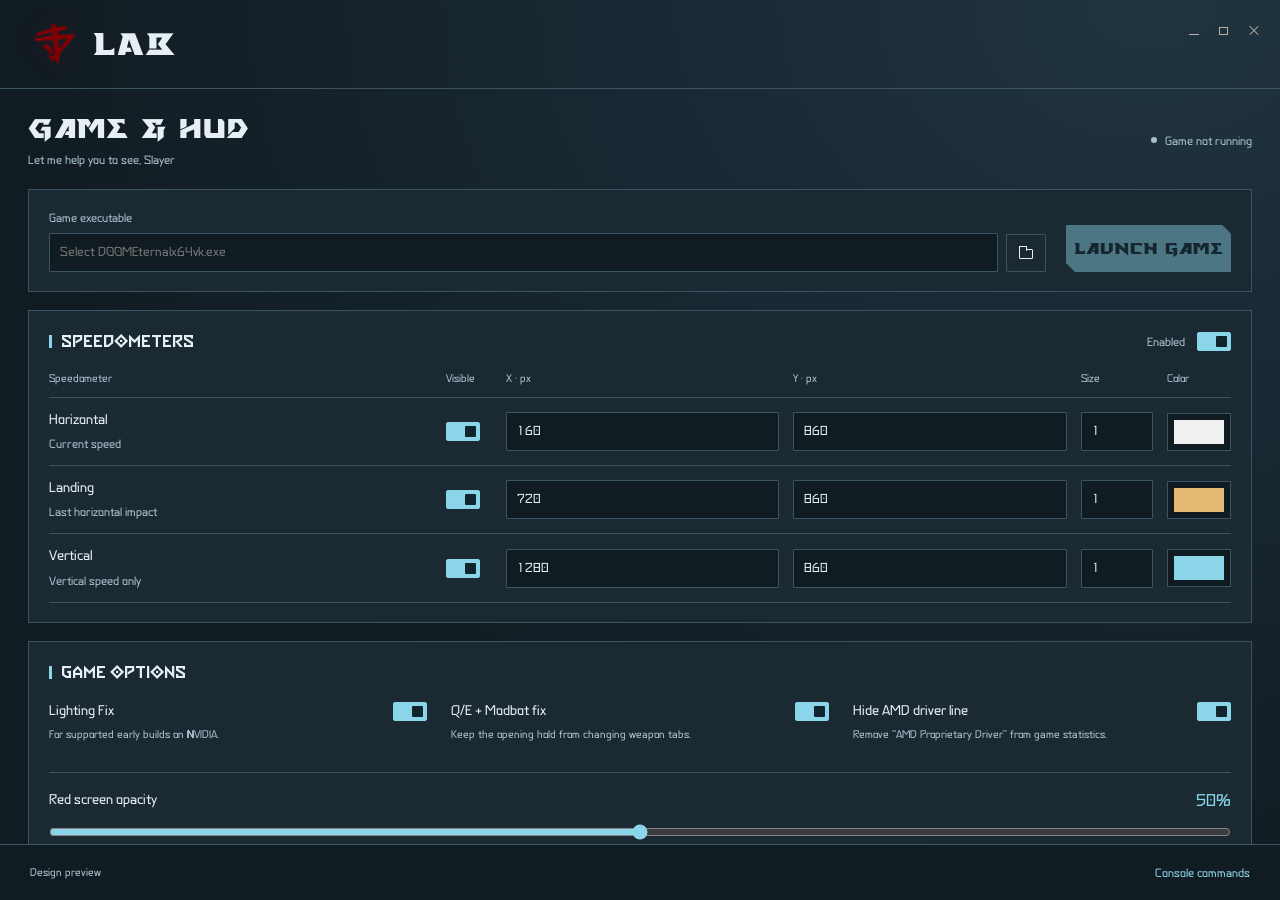
==== Assets/ui/index.html @ 9c248d93 "Publish LAB source and prepared 0.1.0 release" ====
<!doctype html>
<html lang="en"><head><meta charset="utf-8"><meta name="viewport" content="width=device-width, initial-scale=1"><meta http-equiv="Content-Security-Policy" content="default-src 'self'; script-src 'self'; style-src 'self' 'unsafe-inline'; img-src 'self' data:; font-src 'self'; connect-src 'none'; object-src 'none'; base-uri 'none'"><title>LAB</title><link rel="stylesheet" href="inline.css"><link rel="stylesheet" href="desktop.css"></head><body><div id="lab-frost-layouts">
      <div class="lab-app lab-inline" data-design="inline" aria-label="Inline Controls UAC Frost">
        <header class="lab-header"><div class="lab-brand"><span class="lab-emblem" role="img" aria-label="Original LAB emblem"></span><div class="lab-word">LAB</div></div></header>
        <div class="window-actions"><button type="button" data-window="minimize" aria-label="Minimize"><span class="minimize-icon"></span></button><button type="button" data-window="maximize" aria-label="Maximize or restore"><span class="maximize-icon"></span></button><button type="button" data-window="close" aria-label="Close"><span class="close-icon"></span></button></div>
        <main class="lab-content"><div class="lab-heading"><div><h1>Game & HUD</h1><p class="lab-small">Let me help you to see, Slayer</p></div><span class="lab-status">Game not running</span></div>
          <section class="lab-panel lab-gamebar" aria-label="Game executable and launch"><div data-slot="path"></div><button type="button" class="lab-button lab-primary cursor-interaction" data-launch>Launch game</button></section>
          <section class="lab-panel lab-inline-panel"><div class="lab-meter-heading"><h2>Speedometers</h2><label class="lab-master-toggle"><span>Enabled</span><input type="checkbox" class="lab-switch cursor-interaction" data-all-meters aria-label="Enable speedometers" checked></label></div><div class="lab-inline-head" aria-hidden="true"><span>Speedometer</span><span>Visible</span><span>X · px</span><span>Y · px</span><span>Size</span><span>Color</span></div><div data-slot="inline-meters"></div></section>
          <section class="lab-panel"><h2>Game options</h2><div class="lab-inline-fixes" data-slot="fixes"></div><div class="lab-inline-tint" data-slot="tint"></div></section>
        </main><footer class="lab-footer"><span data-feedback aria-live="polite">Design preview</span><button type="button" class="lab-text-button cursor-interaction" data-commands>Console commands</button></footer>
      </div>
<template id="lab-path-template"><div class="lab-path"><label class="lab-field">Game executable<input type="text" data-game-path aria-label="Game executable" value="D:\Games\DOOMEternal\DOOMEternalx64vk.exe" spellcheck="false"></label><button type="button" class="lab-button cursor-interaction" data-browse style="align-self:end" aria-label="Browse for game executable"><i data-lucide="folder-open" aria-hidden="true"></i></button></div></template>
<template id="lab-fixes-template"><label class="lab-toggle"><span>Lighting Fix<span class="lab-small">For supported early builds on NVIDIA.</span></span><input type="checkbox" class="lab-switch cursor-interaction" data-fix="lighting" aria-label="Lighting Fix" checked></label><label class="lab-toggle"><span>Q/E + Modbot fix<span class="lab-small">Keep the opening hold from changing weapon tabs.</span></span><input type="checkbox" class="lab-switch cursor-interaction" data-fix="modbot" aria-label="Q/E and Modbot fix" checked></label><label class="lab-toggle"><span>Hide AMD driver line<span class="lab-small">Remove “AMD Proprietary Driver” from game statistics.</span></span><input type="checkbox" class="lab-switch cursor-interaction" data-fix="driver" aria-label="Hide AMD Proprietary Driver" checked></label></template>
<template id="lab-tint-template"><div class="lab-slider-heading"><label>Red screen opacity</label><output data-tint-output>50%</output></div><input type="range" class="lab-range cursor-interaction" aria-label="Low-health red screen opacity" min="0" max="100" value="50" data-tint><div class="lab-range-ends"><span>Clear · 0%</span><span>Default · 100%</span></div><p class="lab-small" style="margin-top:11px">Both red tint layers. Health & armor stay unchanged.</p></template>
<template id="lab-commands-template"><div class="lab-modal-shade" data-command-modal hidden><section class="lab-modal" role="dialog" aria-modal="true" aria-label="LAB console commands"><div class="lab-modal-head"><h2>Console commands</h2><button class="lab-button cursor-interaction" type="button" data-close-commands>Close</button></div><div class="lab-command-list"><div><code>lab_speedometer_show 0|1</code><span>Overall visibility. Retain individual meter preferences.</span></div><div><code>lab_speedometer_showlanding 0|1</code><span>Show the last horizontal landing speed.</span></div><div><code>lab_speedometer_showvertical 0|1</code><span>Show vertical speed without a direction sign.</span></div><div><code>lab_speedometer_x_pos &lt;px&gt; [current|landing|vertical]</code><span>Horizontal position for one meter, or all if omitted.</span></div><div><code>lab_speedometer_y_pos &lt;px&gt; [current|landing|vertical]</code><span>Vertical position for one meter, or all if omitted.</span></div><div><code>lab_speedometer_color &lt;R&gt; &lt;G&gt; &lt;B&gt; [current|landing|vertical]</code><span>Independent RGB color, channels 0–255.</span></div><div><code>lab_speedometer_size &lt;0.1–10&gt; [current|landing|vertical]</code><span>Independent text size; omit the target to change all three.</span></div><div><code>lab_lowhptintopacity &lt;0–100&gt;</code><span>Opacity of both low-health red tint layers.</span></div></div><p class="lab-small" style="margin-top:20px">Enter a command without arguments to query its value and help.</p></section></div></template>
<template id="lab-inline-meters-template">
    <div class="lab-inline-row"><div class="lab-meter-name">Horizontal<div class="lab-small">Current speed</div></div><input type="checkbox" class="lab-switch cursor-interaction" data-meter="current" aria-label="Horizontal speedometer" checked><label class="lab-field"><span>X · px</span><input type="number" min="0" max="2147483647" step="10" value="160" data-inline-position="x" data-for="current" aria-label="Horizontal X position"></label><label class="lab-field"><span>Y · px</span><input type="number" min="0" max="2147483647" step="10" value="860" data-inline-position="y" data-for="current" aria-label="Horizontal Y position"></label><label class="lab-field"><span>Size</span><input type="number" min="0.1" max="10" step="0.1" value="1" data-inline-size="current" aria-label="Horizontal text size"></label><label class="lab-field"><span>Color</span><input type="color" class="lab-color cursor-interaction" value="#f1f1f1" data-inline-color="current" aria-label="Horizontal text color"></label></div>
    <div class="lab-inline-row"><div class="lab-meter-name">Landing<div class="lab-small">Last horizontal impact</div></div><input type="checkbox" class="lab-switch cursor-interaction" data-meter="landing" aria-label="Landing speedometer" checked><label class="lab-field"><span>X · px</span><input type="number" min="0" max="2147483647" step="10" value="720" data-inline-position="x" data-for="landing" aria-label="Landing X position"></label><label class="lab-field"><span>Y · px</span><input type="number" min="0" max="2147483647" step="10" value="860" data-inline-position="y" data-for="landing" aria-label="Landing Y position"></label><label class="lab-field"><span>Size</span><input type="number" min="0.1" max="10" step="0.1" value="1" data-inline-size="landing" aria-label="Landing text size"></label><label class="lab-field"><span>Color</span><input type="color" class="lab-color cursor-interaction" value="#e4ba73" data-inline-color="landing" aria-label="Landing text color"></label></div>
    <div class="lab-inline-row"><div class="lab-meter-name">Vertical<div class="lab-small">Vertical speed only</div></div><input type="checkbox" class="lab-switch cursor-interaction" data-meter="vertical" aria-label="Vertical speedometer" checked><label class="lab-field"><span>X · px</span><input type="number" min="0" max="2147483647" step="10" value="1280" data-inline-position="x" data-for="vertical" aria-label="Vertical X position"></label><label class="lab-field"><span>Y · px</span><input type="number" min="0" max="2147483647" step="10" value="860" data-inline-position="y" data-for="vertical" aria-label="Vertical Y position"></label><label class="lab-field"><span>Size</span><input type="number" min="0.1" max="10" step="0.1" value="1" data-inline-size="vertical" aria-label="Vertical text size"></label><label class="lab-field"><span>Color</span><input type="color" class="lab-color cursor-interaction" value="#8ad5e9" data-inline-color="vertical" aria-label="Vertical text color"></label></div>
  </template>
</div><script src="lab.js"></script></body></html>
---- Assets/ui/inline.css ----
@font-face{font-family:LABUI;src:url('../fonts/EternalUi2Regular.ttf');font-weight:400;font-display:block}
@font-face{font-family:LABUI;src:url('../fonts/EternalUi2Bold.ttf');font-weight:700;font-display:block}
@font-face{font-family:LABBattle;src:url('../fonts/EternalBattleBold.ttf');font-weight:400;font-display:block}





#lab-frost-layouts{width:100%;color-scheme:dark;--lab-logo:url('../lab.png')}
#lab-frost-layouts *{box-sizing:border-box}
#lab-frost-layouts [hidden]{display:none!important}
#lab-frost-layouts .lab-app{--lb-bg:#111b22;--lb-glow:#203441;--lb-side:#17232b;--lb-panel:#1a2932;--lb-raised:#243945;--lb-line:#3c5361;--lb-text:#e6f0f4;--lb-muted:#a8c0cd;--lb-accent:#8ad5e9;--lb-ink:#10252d;--lb-red:#bd5454;background:radial-gradient(ellipse at 90% 0,var(--lb-glow),transparent 70%),var(--lb-bg);color:var(--lb-text);font:16px/1.45 LABUI;min-height:770px;display:flex;flex-direction:column;position:relative;isolation:isolate;overflow-wrap:anywhere}
#lab-frost-layouts .lab-app button,#lab-frost-layouts .lab-app input,#lab-frost-layouts .lab-app select{font:inherit;color:inherit}
#lab-frost-layouts .lab-app button{cursor:inherit}
#lab-frost-layouts .lab-header{padding:22px 30px 20px;display:flex;justify-content:space-between;align-items:center;gap:18px;border-bottom:1px solid var(--lb-line);min-height:96px}
#lab-frost-layouts .lab-brand{display:flex;align-items:center;gap:14px;min-width:0}
#lab-frost-layouts .lab-emblem{width:49px;height:52px;background:var(--lab-logo) center/contain no-repeat;flex-shrink:0;filter:drop-shadow(0 0 12px #a0000026)}
#lab-frost-layouts .lab-word{font-family:LABBattle;font-size:31px;line-height:1;letter-spacing:1.2px}
#lab-frost-layouts .lab-caption{font-size:11px;letter-spacing:1.5px;color:var(--lb-muted);margin-top:7px}
#lab-frost-layouts .lab-content{padding:25px 30px 28px;flex:1;min-width:0}
#lab-frost-layouts .lab-heading{display:flex;justify-content:space-between;align-items:center;gap:16px;margin-bottom:22px;flex-wrap:wrap}
#lab-frost-layouts h1{font-family:LABBattle;font-size:27px;line-height:1.25;letter-spacing:.6px;font-weight:400;margin:0}
#lab-frost-layouts .lab-small{font-size:12px;line-height:1.5;color:var(--lb-muted);margin:5px 0 0}
#lab-frost-layouts .lab-muted{color:var(--lb-muted)}
#lab-frost-layouts .lab-status{font-size:12px;display:flex;align-items:center;gap:8px;color:var(--lb-muted);white-space:nowrap}
#lab-frost-layouts .lab-status:before{content:'';width:6px;height:6px;border-radius:50%;background:var(--lb-muted)}
#lab-frost-layouts .lab-balanced{display:grid;grid-template-columns:minmax(280px,.9fr) minmax(0,1.35fr);gap:20px;align-items:start}
#lab-frost-layouts .lab-stack{display:flex;flex-direction:column;gap:20px;min-width:0}
#lab-frost-layouts .lab-panel{background:var(--lb-panel);border:1px solid var(--lb-line);padding:20px 21px;min-width:0}
#lab-frost-layouts .lab-panel h2{font-size:17px;font-weight:700;line-height:1.35;margin:0 0 17px;display:flex;align-items:center;gap:9px}
#lab-frost-layouts .lab-panel h2:before{content:'';width:3px;height:13px;background:var(--lb-accent);flex-shrink:0}
#lab-frost-layouts .lab-field{display:flex;flex-direction:column;gap:7px;min-width:0;font-size:12px;color:var(--lb-muted)}
#lab-frost-layouts .lab-field input:not([type=range]):not([type=color]),#lab-frost-layouts .lab-field select{width:100%;min-width:0;padding:9px 10px;min-height:38px;background:var(--lb-bg);border:1px solid var(--lb-line);border-radius:1px;color:var(--lb-text);font-size:13px}
#lab-frost-layouts .lab-path{display:flex;gap:8px;align-items:stretch;margin-bottom:18px;min-width:0}
#lab-frost-layouts .lab-path .lab-field{flex:1;min-width:0}
#lab-frost-layouts .lab-path input{text-overflow:ellipsis}
#lab-frost-layouts .lab-button{background:transparent;border:1px solid var(--lb-line);border-radius:1px;padding:8px 12px;min-height:38px;display:inline-flex;align-items:center;justify-content:center;gap:8px;font-size:13px;line-height:1.4;white-space:nowrap}
#lab-frost-layouts .lab-button:hover{background:var(--lb-raised)}
#lab-frost-layouts .lab-primary{background:var(--lb-accent);border:0;color:var(--lb-ink)!important;font-family:LABBattle!important;font-size:16px!important;letter-spacing:.5px;padding:12px 20px;min-height:45px;clip-path:polygon(0 0,calc(100% - 9px) 0,100% 9px,100% 100%,9px 100%,0 calc(100% - 9px))}
#lab-frost-layouts .lab-primary:hover{background:var(--lb-accent);filter:brightness(1.08)}
#lab-frost-layouts .lab-block{width:100%}
#lab-frost-layouts .lab-toggle{display:flex;align-items:center;justify-content:space-between;gap:16px;min-height:50px;padding:12px 0;border-bottom:1px solid var(--lb-line);font-size:14px}
#lab-frost-layouts .lab-toggle:last-child{border-bottom:0;padding-bottom:1px}
#lab-frost-layouts .lab-toggle>span{min-width:0}
#lab-frost-layouts .lab-toggle .lab-small{display:block;max-width:300px;font-size:12px}
#lab-frost-layouts .lab-switch{appearance:none;flex:0 0 34px;width:34px;height:19px;border:1px solid var(--lb-muted);background:var(--lb-raised);border-radius:2px;position:relative;margin:0}
#lab-frost-layouts .lab-switch:after{content:'';position:absolute;left:3px;top:3px;width:11px;height:11px;border-radius:1px;background:var(--lb-muted)}
#lab-frost-layouts .lab-switch:checked{background:var(--lb-accent);border-color:var(--lb-accent)}
#lab-frost-layouts .lab-switch:checked:after{background:var(--lb-ink);transform:translateX(15px)}
#lab-frost-layouts .lab-slider-heading{display:flex;justify-content:space-between;align-items:center;gap:12px;font-size:14px;margin-bottom:9px}
#lab-frost-layouts .lab-slider-heading output{color:var(--lb-accent);font-size:17px}
#lab-frost-layouts .lab-range{width:100%;min-width:0;accent-color:var(--lb-accent);height:18px;margin:6px 0 2px}
#lab-frost-layouts .lab-range-ends{display:flex;justify-content:space-between;font-size:11px;color:var(--lb-muted)}
#lab-frost-layouts .lab-meter-row{display:grid;grid-template-columns:minmax(0,1fr) auto;gap:15px;align-items:center;padding:13px 0;border-bottom:1px solid var(--lb-line)}
#lab-frost-layouts .lab-meter-name{font-size:14px}
#lab-frost-layouts .lab-meter-value{font-family:LABBattle;font-size:27px;line-height:1;white-space:nowrap}
#lab-frost-layouts .lab-meter-value small{font:11px LABUI;color:var(--lb-muted);margin-left:5px}
#lab-frost-layouts .lab-meter-toolbar{display:flex;justify-content:space-between;gap:12px;align-items:center;margin-bottom:2px}
#lab-frost-layouts .lab-meter-toolbar h2{margin-bottom:0}
#lab-frost-layouts .lab-editor{padding-top:17px}
#lab-frost-layouts .lab-meter-tabs{display:flex;gap:5px;margin-bottom:15px;flex-wrap:wrap}
#lab-frost-layouts .lab-meter-tabs button{font-size:12px;padding:7px 11px;min-height:34px;border:1px solid var(--lb-line);background:transparent;color:var(--lb-muted);border-radius:1px}
#lab-frost-layouts .lab-meter-tabs button[aria-pressed=true]{background:var(--lb-raised);border-color:var(--lb-accent);color:var(--lb-text)}
#lab-frost-layouts .lab-editor-fields{display:grid;grid-template-columns:1fr 1fr .75fr;gap:12px}
#lab-frost-layouts .lab-color{width:100%;height:38px;background:var(--lb-bg);border:1px solid var(--lb-line);padding:4px}
#lab-frost-layouts .lab-shared-scale{display:grid;grid-template-columns:minmax(0,1fr) 70px;gap:14px;align-items:center;border-top:1px solid var(--lb-line);margin-top:16px;padding-top:14px}
#lab-frost-layouts .lab-sr-only{position:absolute;width:1px;height:1px;padding:0;margin:-1px;overflow:hidden;clip:rect(0,0,0,0);white-space:nowrap;border:0}
#lab-frost-layouts .lab-help-row{font-size:12px;color:var(--lb-muted);margin:13px 0 0;display:flex;justify-content:space-between;gap:12px;flex-wrap:wrap}
#lab-frost-layouts .lab-footer{display:flex;align-items:center;justify-content:space-between;gap:15px;padding:15px 30px;border-top:1px solid var(--lb-line);font-size:11px;color:var(--lb-muted);min-height:53px;flex-wrap:wrap;margin-top:auto}
#lab-frost-layouts .lab-text-button{border:0;background:transparent;padding:0;color:var(--lb-accent)!important;font-size:12px!important;min-height:25px}
#lab-frost-layouts .lab-session-line{margin-top:18px;display:flex;gap:10px;align-items:center;justify-content:space-between;flex-wrap:wrap}
#lab-frost-layouts .lab-modal-shade{position:absolute;inset:0;z-index:5;background:#000b;display:flex;align-items:flex-start;justify-content:center;padding:115px 25px 40px}
#lab-frost-layouts .lab-modal{background:var(--lb-panel);border:1px solid var(--lb-line);padding:24px;max-width:650px;width:100%;min-width:0;box-shadow:0 15px 40px #0005}
#lab-frost-layouts .lab-modal-head{display:flex;align-items:center;justify-content:space-between;gap:15px;margin-bottom:17px}
#lab-frost-layouts .lab-modal h2{font:23px LABBattle;margin:0}
#lab-frost-layouts .lab-command-list{font-size:12px;display:grid;gap:13px;overflow-wrap:anywhere}
#lab-frost-layouts .lab-command-list code{font:13px LABUI;color:var(--lb-accent);display:block;margin-bottom:4px;overflow-wrap:anywhere}
#lab-frost-layouts .lab-command-list span{color:var(--lb-muted)}
#lab-frost-layouts [data-slot]{min-width:0}
#lab-frost-layouts .lab-app,#lab-frost-layouts .lab-app *{font-family:LABUI!important}
#lab-frost-layouts .lab-app .lab-word,#lab-frost-layouts .lab-app h1,#lab-frost-layouts .lab-app .lab-primary{font-family:LABBattle!important}
#lab-frost-layouts .lab-modal h2{font-family:LABBattle!important}
#lab-frost-layouts .lab-balanced{align-items:stretch}
#lab-frost-layouts .lab-stack{gap:18px}
#lab-frost-layouts .lab-meter-row{min-height:70px}
#lab-frost-layouts .lab-meter-toolbar{padding-bottom:1px}
#lab-frost-layouts .lab-editor{padding-top:23px}
#lab-frost-layouts .lab-content{padding-bottom:25px}
#lab-frost-layouts .lab-app{min-height:0}
#lab-frost-layouts .lab-header{min-height:88px;padding:18px 30px}
#lab-frost-layouts .lab-content{padding:23px 28px 25px}
#lab-frost-layouts .lab-heading{margin-bottom:20px}
#lab-frost-layouts .lab-panel{padding:19px 20px}
#lab-frost-layouts .lab-gamebar{display:grid;grid-template-columns:minmax(0,1fr) 165px;align-items:end;gap:20px;margin-bottom:18px}
#lab-frost-layouts .lab-gamebar .lab-path{margin:0}
#lab-frost-layouts .lab-gamebar .lab-primary{min-height:40px}
#lab-frost-layouts .lab-balanced{grid-template-columns:minmax(0,1fr) minmax(0,1.1fr);gap:18px;align-items:start}
#lab-frost-layouts .lab-settings-subsection{margin-top:20px;padding-top:18px;border-top:1px solid var(--lb-line)}
#lab-frost-layouts .lab-settings-subsection h3,#lab-frost-layouts .lab-tint-column h3{font-size:14px;margin:0 0 14px;font-weight:700}
#lab-frost-layouts .lab-meter-row{min-height:63px;padding:10px 0}
#lab-frost-layouts .lab-toggle{min-height:63px;padding:10px 0}
#lab-frost-layouts .lab-editor{padding-top:20px}
#lab-frost-layouts .lab-shared-scale{margin-top:17px;padding-top:14px}
#lab-frost-layouts .lab-title-row{display:flex;align-items:center;justify-content:space-between;gap:16px;margin-bottom:13px}
#lab-frost-layouts .lab-title-row h2{margin:0}
#lab-frost-layouts .lab-inline-panel{margin-bottom:18px}
#lab-frost-layouts .lab-inline-head,#lab-frost-layouts .lab-inline-row{display:grid;grid-template-columns:minmax(140px,1.7fr) 70px minmax(60px,1fr) minmax(60px,1fr) 80px;gap:16px;align-items:center}
#lab-frost-layouts .lab-inline-head{font-size:11px;color:var(--lb-muted);border-bottom:1px solid var(--lb-line);padding:0 0 10px}
#lab-frost-layouts .lab-inline-row{border-bottom:1px solid var(--lb-line);padding:12px 0}
#lab-frost-layouts .lab-inline-row .lab-meter-name{font-size:14px}
#lab-frost-layouts .lab-inline-row .lab-field>span{display:none}
#lab-frost-layouts .lab-inline-row .lab-field{gap:0}
#lab-frost-layouts .lab-inline-row .lab-field input{min-height:36px}
#lab-frost-layouts .lab-inline .lab-shared-scale{grid-template-columns:minmax(0,1fr) 90px;border-top:0;margin-top:0;padding-top:14px}
#lab-frost-layouts .lab-inline-fixes{display:grid;grid-template-columns:repeat(3,minmax(0,1fr));gap:0 24px}
#lab-frost-layouts .lab-inline-fixes .lab-toggle{border-bottom:0;align-items:start;padding-top:0;min-width:0}
#lab-frost-layouts .lab-inline-fixes .lab-switch{margin-top:1px}
#lab-frost-layouts .lab-inline-fixes .lab-small{font-size:11px}
#lab-frost-layouts .lab-inline-tint{border-top:1px solid var(--lb-line);padding-top:15px;margin-top:8px}
#lab-frost-layouts .lab-inline-tint .lab-slider-heading{margin-bottom:5px}
#lab-frost-layouts .lab-inline-tint .lab-small{margin-top:7px!important}
#lab-frost-layouts .lab-page-tabs{display:flex;gap:24px;margin:0 0 18px;border-bottom:1px solid var(--lb-line)}
#lab-frost-layouts .lab-page-tabs button{font-size:14px;padding:6px 0 12px;min-height:38px;background:transparent;border:0;border-bottom:2px solid transparent;color:var(--lb-muted)}
#lab-frost-layouts .lab-page-tabs button[aria-selected=true]{color:var(--lb-accent);border-bottom-color:var(--lb-accent)}
#lab-frost-layouts .lab-general-grid{display:grid;grid-template-columns:minmax(0,1.1fr) minmax(0,1fr);gap:28px;align-items:start}
#lab-frost-layouts .lab-tint-column{padding:8px 0 0 24px;border-left:1px solid var(--lb-line)}
#lab-frost-layouts .lab-meter-split{display:grid;grid-template-columns:minmax(0,.9fr) minmax(0,1.1fr);gap:28px;align-items:start}
#lab-frost-layouts .lab-meter-split .lab-editor{padding-top:0}
#lab-frost-layouts .lab-meter-split .lab-meter-row:first-child{padding-top:0}
#lab-frost-layouts .lab-compact-tabs [data-page-panel]{min-height:280px}
#lab-frost-layouts .lab-compact-tabs .lab-meter-row{min-height:71px}
#lab-frost-layouts .lab-compact-tabs .lab-panel h2{margin-bottom:17px}
#lab-frost-layouts .lab-title-space{height:1px}
#lab-frost-layouts .lab-layout-stage{min-height:1060px}
#lab-frost-layouts .lab-app .window-actions{--lr-muted:#c0ada0;--lr-elevated:#342825;--lr-text:#f1e6da;--lr-action:#d97862;--lr-ink:#231410}
#lab-frost-layouts .window-actions{position:absolute;right:12px;top:17px;display:flex;z-index:5;gap:1px}
#lab-frost-layouts .window-actions button{width:29px;height:28px;padding:0;border:0;background:transparent;color:var(--lr-muted);display:grid;place-items:center;border-radius:1px}
#lab-frost-layouts .window-actions button:hover{background:var(--lr-elevated);color:var(--lr-text)}
#lab-frost-layouts .window-actions button[data-window=close]:hover{background:var(--lr-action);color:var(--lr-ink)}
#lab-frost-layouts .minimize-icon{width:10px;height:1px;background:currentColor;margin-top:7px}
#lab-frost-layouts .maximize-icon{width:9px;height:8px;border:1px solid currentColor}
#lab-frost-layouts .close-icon{width:12px;height:12px;position:relative}
#lab-frost-layouts .close-icon:before,#lab-frost-layouts .close-icon:after{content:'';position:absolute;top:5px;left:0;width:12px;height:1px;background:currentColor;transform:rotate(45deg)}
#lab-frost-layouts .close-icon:after{transform:rotate(-45deg)}
@media(max-width:800px){#lab-frost-layouts .lab-content{padding:22px}#lab-frost-layouts .lab-panel{padding:17px}#lab-frost-layouts .lab-balanced{gap:16px}#lab-frost-layouts .lab-inline-head,#lab-frost-layouts .lab-inline-row{grid-template-columns:minmax(100px,1.5fr) 45px minmax(55px,1fr) minmax(55px,1fr) 55px;gap:12px}#lab-frost-layouts .lab-inline-fixes{gap:16px}#lab-frost-layouts .lab-inline-fixes .lab-toggle{gap:10px}#lab-frost-layouts .lab-general-grid,#lab-frost-layouts .lab-meter-split{gap:20px}}
@media(max-width:600px){#lab-frost-layouts .lab-layout-stage{min-height:1500px}#lab-frost-layouts .lab-header{padding:18px 20px}#lab-frost-layouts .lab-content{padding:20px 18px}#lab-frost-layouts .lab-balanced,#lab-frost-layouts .lab-general-grid,#lab-frost-layouts .lab-meter-split{grid-template-columns:minmax(0,1fr);gap:18px}#lab-frost-layouts .lab-gamebar{grid-template-columns:minmax(0,1fr);gap:14px}#lab-frost-layouts .lab-footer{padding:14px 18px}#lab-frost-layouts .lab-tint-column{border-left:0;border-top:1px solid var(--lb-line);padding:18px 0 0}#lab-frost-layouts .lab-compact-tabs .lab-panel{min-height:0}#lab-frost-layouts .lab-inline-head{display:none}#lab-frost-layouts .lab-inline-row{grid-template-columns:repeat(3,minmax(0,1fr));gap:12px}#lab-frost-layouts .lab-inline-row>.lab-meter-name{grid-column:1/3}#lab-frost-layouts .lab-inline-row>.lab-switch{justify-self:end}#lab-frost-layouts .lab-inline-row .lab-field>span{display:block;margin-bottom:6px}#lab-frost-layouts .lab-inline-fixes{grid-template-columns:minmax(0,1fr);gap:0}#lab-frost-layouts .lab-inline-fixes .lab-toggle{border-bottom:1px solid var(--lb-line);padding:11px 0}#lab-frost-layouts .lab-inline-fixes .lab-toggle:last-child{border-bottom:0}#lab-frost-layouts .lab-modal-shade{padding:72px 12px 20px}#lab-frost-layouts .lab-modal{padding:18px}}
@media(pointer:coarse){#lab-frost-layouts .lab-app button:not([data-window]),#lab-frost-layouts .lab-field input:not([type=range]):not([type=color]){min-height:44px}#lab-frost-layouts .lab-field input{font-size:16px!important}#lab-frost-layouts .lab-toggle{min-height:56px}}
---- Assets/ui/desktop.css ----
html,body{margin:0;width:100%;height:100%;overflow:hidden;background:#111b22;color-scheme:dark}
body,#lab-frost-layouts{font-family:LABUI}
#lab-frost-layouts .lab-app{height:100vh;min-height:0}
#lab-frost-layouts .lab-header,#lab-frost-layouts .lab-footer{flex-shrink:0}
#lab-frost-layouts .lab-content{overflow:auto;min-height:0}
#lab-frost-layouts .lab-header{app-region:drag;-webkit-app-region:drag}
#lab-frost-layouts .window-actions{app-region:no-drag;-webkit-app-region:no-drag}
#lab-frost-layouts .lab-inline-head,#lab-frost-layouts .lab-inline-row{grid-template-columns:minmax(120px,1.4fr) 46px minmax(60px,1fr) minmax(60px,1fr) 72px 64px;gap:14px}
#lab-frost-layouts .lab-inline-row .lab-field{min-width:0}
#lab-frost-layouts .lab-color-button{height:38px;width:100%;min-width:0;padding:6px;background:var(--lb-bg);border:1px solid var(--lb-line);border-radius:0}
#lab-frost-layouts .lab-color-button span{display:block!important;height:100%;width:100%;background:var(--meter-color);margin:0!important}
#lab-frost-layouts .lab-folder-icon{display:block;width:14px;height:10px;border:1px solid currentColor;border-radius:1px;position:relative;margin-top:3px}
#lab-frost-layouts .lab-folder-icon:before{content:'';position:absolute;top:-4px;left:-1px;width:6px;height:4px;border:1px solid currentColor;border-bottom:0;background:var(--lb-panel)}
#lab-frost-layouts .lab-color-fields{display:grid;grid-template-columns:repeat(3,minmax(0,1fr));gap:14px;margin-top:15px}
#lab-frost-layouts .lab-dialog-actions{display:flex;justify-content:flex-end;gap:12px;margin-top:22px}
#lab-frost-layouts .lab-dialog-text{font-size:14px;white-space:pre-wrap;margin:0;color:var(--lb-text)}
#lab-frost-layouts .lab-modal-shade{padding-top:110px;overflow:auto}
#lab-frost-layouts .lab-modal h2{font-family:LABBattle!important}
#lab-frost-layouts .lab-inline-panel{margin-bottom:18px}
#lab-frost-layouts .lab-meter-heading{display:flex;align-items:center;justify-content:space-between;gap:12px;margin-bottom:18px}
#lab-frost-layouts .lab-meter-heading h2{margin:0}
#lab-frost-layouts .lab-master-toggle{display:flex;align-items:center;gap:12px;font-size:12px;color:var(--lb-muted)}
#lab-frost-layouts [data-launch]:disabled{opacity:.45;filter:none}
@media(max-width:800px){#lab-frost-layouts .lab-inline-head,#lab-frost-layouts .lab-inline-row{grid-template-columns:minmax(100px,1.4fr) 36px minmax(48px,1fr) minmax(48px,1fr) 60px 48px;gap:10px}}
@media(max-width:600px){#lab-frost-layouts .lab-inline-row{grid-template-columns:repeat(2,minmax(0,1fr))}#lab-frost-layouts .lab-inline-row>.lab-meter-name{grid-column:1}#lab-frost-layouts .lab-inline-row>.lab-switch{grid-column:2}#lab-frost-layouts .lab-inline-row .lab-field>span{display:block}#lab-frost-layouts .lab-modal-shade{padding:65px 12px 20px}}
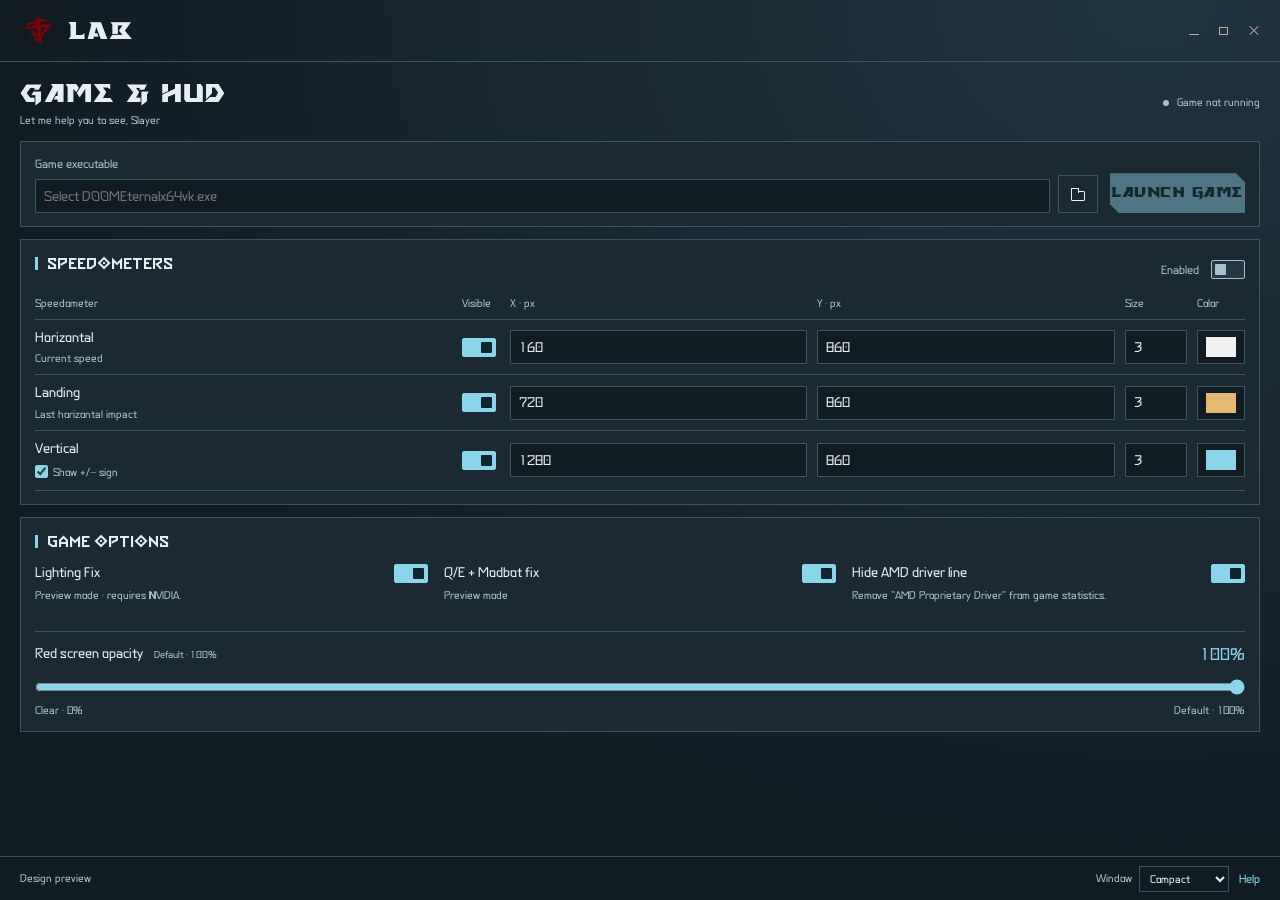
==== commit d759a4b6: "Release LAB 1.0 with saved defaults, local logs and compact HUD controls" ====
--- a/Assets/ui/index.html
+++ b/Assets/ui/index.html
@@ -5,17 +5,17 @@
         <div class="window-actions"><button type="button" data-window="minimize" aria-label="Minimize"><span class="minimize-icon"></span></button><button type="button" data-window="maximize" aria-label="Maximize or restore"><span class="maximize-icon"></span></button><button type="button" data-window="close" aria-label="Close"><span class="close-icon"></span></button></div>
         <main class="lab-content"><div class="lab-heading"><div><h1>Game & HUD</h1><p class="lab-small">Let me help you to see, Slayer</p></div><span class="lab-status">Game not running</span></div>
           <section class="lab-panel lab-gamebar" aria-label="Game executable and launch"><div data-slot="path"></div><button type="button" class="lab-button lab-primary cursor-interaction" data-launch>Launch game</button></section>
-          <section class="lab-panel lab-inline-panel"><div class="lab-meter-heading"><h2>Speedometers</h2><label class="lab-master-toggle"><span>Enabled</span><input type="checkbox" class="lab-switch cursor-interaction" data-all-meters aria-label="Enable speedometers" checked></label></div><div class="lab-inline-head" aria-hidden="true"><span>Speedometer</span><span>Visible</span><span>X · px</span><span>Y · px</span><span>Size</span><span>Color</span></div><div data-slot="inline-meters"></div></section>
+          <section class="lab-panel lab-inline-panel"><div class="lab-meter-heading"><h2>Speedometers</h2><label class="lab-master-toggle"><span>Enabled</span><input type="checkbox" class="lab-switch cursor-interaction" data-all-meters aria-label="Enable speedometers"></label></div><div class="lab-inline-head" aria-hidden="true"><span>Speedometer</span><span>Visible</span><span>X · px</span><span>Y · px</span><span>Size</span><span>Color</span></div><div data-slot="inline-meters"></div></section>
           <section class="lab-panel"><h2>Game options</h2><div class="lab-inline-fixes" data-slot="fixes"></div><div class="lab-inline-tint" data-slot="tint"></div></section>
-        </main><footer class="lab-footer"><span data-feedback aria-live="polite">Design preview</span><button type="button" class="lab-text-button cursor-interaction" data-commands>Console commands</button></footer>
+        </main><footer class="lab-footer"><span data-feedback aria-live="polite">Design preview</span><label class="lab-window-size">Window <select data-window-size aria-label="Window size"><option value="mini">Mini</option><option value="compact" selected>Compact</option><option value="comfortable">Comfortable</option></select></label><button type="button" class="lab-text-button cursor-interaction" data-help>Help</button></footer>
       </div>
-<template id="lab-path-template"><div class="lab-path"><label class="lab-field">Game executable<input type="text" data-game-path aria-label="Game executable" value="D:\Games\DOOMEternal\DOOMEternalx64vk.exe" spellcheck="false"></label><button type="button" class="lab-button cursor-interaction" data-browse style="align-self:end" aria-label="Browse for game executable"><i data-lucide="folder-open" aria-hidden="true"></i></button></div></template>
-<template id="lab-fixes-template"><label class="lab-toggle"><span>Lighting Fix<span class="lab-small">For supported early builds on NVIDIA.</span></span><input type="checkbox" class="lab-switch cursor-interaction" data-fix="lighting" aria-label="Lighting Fix" checked></label><label class="lab-toggle"><span>Q/E + Modbot fix<span class="lab-small">Keep the opening hold from changing weapon tabs.</span></span><input type="checkbox" class="lab-switch cursor-interaction" data-fix="modbot" aria-label="Q/E and Modbot fix" checked></label><label class="lab-toggle"><span>Hide AMD driver line<span class="lab-small">Remove “AMD Proprietary Driver” from game statistics.</span></span><input type="checkbox" class="lab-switch cursor-interaction" data-fix="driver" aria-label="Hide AMD Proprietary Driver" checked></label></template>
-<template id="lab-tint-template"><div class="lab-slider-heading"><label>Red screen opacity</label><output data-tint-output>50%</output></div><input type="range" class="lab-range cursor-interaction" aria-label="Low-health red screen opacity" min="0" max="100" value="50" data-tint><div class="lab-range-ends"><span>Clear · 0%</span><span>Default · 100%</span></div><p class="lab-small" style="margin-top:11px">Both red tint layers. Health & armor stay unchanged.</p></template>
-<template id="lab-commands-template"><div class="lab-modal-shade" data-command-modal hidden><section class="lab-modal" role="dialog" aria-modal="true" aria-label="LAB console commands"><div class="lab-modal-head"><h2>Console commands</h2><button class="lab-button cursor-interaction" type="button" data-close-commands>Close</button></div><div class="lab-command-list"><div><code>lab_speedometer_show 0|1</code><span>Overall visibility. Retain individual meter preferences.</span></div><div><code>lab_speedometer_showlanding 0|1</code><span>Show the last horizontal landing speed.</span></div><div><code>lab_speedometer_showvertical 0|1</code><span>Show vertical speed without a direction sign.</span></div><div><code>lab_speedometer_x_pos &lt;px&gt; [current|landing|vertical]</code><span>Horizontal position for one meter, or all if omitted.</span></div><div><code>lab_speedometer_y_pos &lt;px&gt; [current|landing|vertical]</code><span>Vertical position for one meter, or all if omitted.</span></div><div><code>lab_speedometer_color &lt;R&gt; &lt;G&gt; &lt;B&gt; [current|landing|vertical]</code><span>Independent RGB color, channels 0–255.</span></div><div><code>lab_speedometer_size &lt;0.1–10&gt; [current|landing|vertical]</code><span>Independent text size; omit the target to change all three.</span></div><div><code>lab_lowhptintopacity &lt;0–100&gt;</code><span>Opacity of both low-health red tint layers.</span></div></div><p class="lab-small" style="margin-top:20px">Enter a command without arguments to query its value and help.</p></section></div></template>
+<template id="lab-path-template"><div class="lab-path"><label class="lab-field">Game executable<input type="text" data-game-path aria-label="Game executable" value="" spellcheck="false"></label><button type="button" class="lab-button cursor-interaction" data-browse style="align-self:end" aria-label="Browse for game executable"><i data-lucide="folder-open" aria-hidden="true"></i></button></div></template>
+<template id="lab-fixes-template"><label class="lab-toggle"><span>Lighting Fix<span class="lab-small" data-feature-status="lighting" aria-live="polite">Waiting for game · requires NVIDIA.</span></span><input type="checkbox" class="lab-switch cursor-interaction" data-fix="lighting" aria-label="Lighting Fix" checked></label><label class="lab-toggle"><span>Q/E + Modbot fix<span class="lab-small" data-feature-status="modbot" aria-live="polite">Waiting for game.</span></span><input type="checkbox" class="lab-switch cursor-interaction" data-fix="modbot" aria-label="Q/E and Modbot fix" checked></label><label class="lab-toggle"><span>Hide AMD driver line<span class="lab-small">Remove “AMD Proprietary Driver” from game statistics.</span></span><input type="checkbox" class="lab-switch cursor-interaction" data-fix="driver" aria-label="Hide AMD Proprietary Driver" checked></label></template>
+<template id="lab-tint-template"><div class="lab-slider-heading"><label>Red screen opacity <span class="lab-small" data-feature-status="tint" aria-live="polite"></span></label><output data-tint-output>100%</output></div><input type="range" class="lab-range cursor-interaction" aria-label="Low-health red screen opacity" min="0" max="100" value="100" data-tint><div class="lab-range-ends"><span>Clear · 0%</span><span>Default · 100%</span></div></template>
+<template id="lab-help-template"><div class="lab-modal-shade" data-help-modal hidden><section class="lab-modal" role="dialog" aria-modal="true" aria-label="LAB Help"><div class="lab-modal-head"><h2>Help</h2><button class="lab-button cursor-interaction" type="button" data-close-help>Close</button></div><nav class="lab-help-tabs" role="tablist" aria-label="Help sections"><button type="button" role="tab" id="lab-indicators-tab" aria-controls="lab-indicators-panel" aria-selected="true" data-help-tab="indicators">Indicators</button><button type="button" role="tab" id="lab-commands-tab" aria-controls="lab-commands-panel" aria-selected="false" tabindex="-1" data-help-tab="commands">Console commands</button></nav><section id="lab-indicators-panel" role="tabpanel" aria-labelledby="lab-indicators-tab" data-help-panel="indicators"><p class="lab-help-intro">The in-game indicator shows <code>LAB</code> while connected. Enabled features appear in parentheses, always in <code>SLMHR</code> order.</p><table class="lab-indicator-table"><thead><tr><th>Flag</th><th>Feature</th><th>When shown</th></tr></thead><tbody><tr><td>S</td><td>Speedometers</td><td>The master switch and at least one meter are enabled.</td></tr><tr><td>L</td><td>Lighting Fix</td><td>The Lighting Fix switch is enabled.</td></tr><tr><td>M</td><td>Q/E + Modbot fix</td><td>The Q/E + Modbot fix switch is enabled.</td></tr><tr><td>H</td><td>Hide AMD driver line</td><td>Hide AMD driver line is enabled.</td></tr><tr><td>R</td><td>Red screen opacity</td><td>The selected opacity differs from 100%.</td></tr></tbody></table><p class="lab-small">Letters reflect selected settings. Actual availability, including Lighting Fix compatibility and Modbot standby, is shown under Game options.</p><p class="lab-small">All five: <code>LAB (SLMHR)</code>. Modbot and red tint only: <code>LAB (MR)</code>. No enabled features: <code>LAB</code>.</p><p class="lab-small">Without DESRU, LAB appears directly below FPS. With DESRU, LAB follows its text and precedes the AMD driver line when visible.</p></section><section id="lab-commands-panel" role="tabpanel" aria-labelledby="lab-commands-tab" data-help-panel="commands" hidden><div class="lab-command-list"><div><code>lab_speedometer_show 0|1</code><span>Overall visibility. Retain individual meter preferences.</span></div><div><code>lab_speedometer_showlanding 0|1</code><span>Show the last horizontal landing speed.</span></div><div><code>lab_speedometer_showvertical 0|1</code><span>Show vertical speed.</span></div><div><code>lab_speedometer_x_pos &lt;px&gt; [current|landing|vertical]</code><span>Horizontal position for one meter, or all if omitted.</span></div><div><code>lab_speedometer_y_pos &lt;px&gt; [current|landing|vertical]</code><span>Vertical position for one meter, or all if omitted.</span></div><div><code>lab_speedometer_color &lt;R&gt; &lt;G&gt; &lt;B&gt; [current|landing|vertical]</code><span>Independent RGB color, channels 0–255.</span></div><div><code>lab_speedometer_size &lt;0.1–10&gt; [current|landing|vertical]</code><span>Independent text size; omit the target to change all three.</span></div><div><code>lab_speedometer_verticalsign 0|1</code><span>1: +up / −down. 0: speed without a sign. Also available below Vertical.</span></div><div><code>lab_lowhptintopacity &lt;0–100&gt;</code><span>Opacity of both low-health red tint layers.</span></div></div><p class="lab-small" style="margin-top:20px">Enter a command without arguments to query its value and help.</p></section></section></div></template>
 <template id="lab-inline-meters-template">
-    <div class="lab-inline-row"><div class="lab-meter-name">Horizontal<div class="lab-small">Current speed</div></div><input type="checkbox" class="lab-switch cursor-interaction" data-meter="current" aria-label="Horizontal speedometer" checked><label class="lab-field"><span>X · px</span><input type="number" min="0" max="2147483647" step="10" value="160" data-inline-position="x" data-for="current" aria-label="Horizontal X position"></label><label class="lab-field"><span>Y · px</span><input type="number" min="0" max="2147483647" step="10" value="860" data-inline-position="y" data-for="current" aria-label="Horizontal Y position"></label><label class="lab-field"><span>Size</span><input type="number" min="0.1" max="10" step="0.1" value="1" data-inline-size="current" aria-label="Horizontal text size"></label><label class="lab-field"><span>Color</span><input type="color" class="lab-color cursor-interaction" value="#f1f1f1" data-inline-color="current" aria-label="Horizontal text color"></label></div>
-    <div class="lab-inline-row"><div class="lab-meter-name">Landing<div class="lab-small">Last horizontal impact</div></div><input type="checkbox" class="lab-switch cursor-interaction" data-meter="landing" aria-label="Landing speedometer" checked><label class="lab-field"><span>X · px</span><input type="number" min="0" max="2147483647" step="10" value="720" data-inline-position="x" data-for="landing" aria-label="Landing X position"></label><label class="lab-field"><span>Y · px</span><input type="number" min="0" max="2147483647" step="10" value="860" data-inline-position="y" data-for="landing" aria-label="Landing Y position"></label><label class="lab-field"><span>Size</span><input type="number" min="0.1" max="10" step="0.1" value="1" data-inline-size="landing" aria-label="Landing text size"></label><label class="lab-field"><span>Color</span><input type="color" class="lab-color cursor-interaction" value="#e4ba73" data-inline-color="landing" aria-label="Landing text color"></label></div>
-    <div class="lab-inline-row"><div class="lab-meter-name">Vertical<div class="lab-small">Vertical speed only</div></div><input type="checkbox" class="lab-switch cursor-interaction" data-meter="vertical" aria-label="Vertical speedometer" checked><label class="lab-field"><span>X · px</span><input type="number" min="0" max="2147483647" step="10" value="1280" data-inline-position="x" data-for="vertical" aria-label="Vertical X position"></label><label class="lab-field"><span>Y · px</span><input type="number" min="0" max="2147483647" step="10" value="860" data-inline-position="y" data-for="vertical" aria-label="Vertical Y position"></label><label class="lab-field"><span>Size</span><input type="number" min="0.1" max="10" step="0.1" value="1" data-inline-size="vertical" aria-label="Vertical text size"></label><label class="lab-field"><span>Color</span><input type="color" class="lab-color cursor-interaction" value="#8ad5e9" data-inline-color="vertical" aria-label="Vertical text color"></label></div>
+    <div class="lab-inline-row"><div class="lab-meter-name">Horizontal<div class="lab-small">Current speed</div></div><input type="checkbox" class="lab-switch cursor-interaction" data-meter="current" aria-label="Horizontal speedometer" checked><label class="lab-field"><span>X · px</span><input type="number" min="0" max="2147483647" step="10" value="160" data-inline-position="x" data-for="current" aria-label="Horizontal X position"></label><label class="lab-field"><span>Y · px</span><input type="number" min="0" max="2147483647" step="10" value="860" data-inline-position="y" data-for="current" aria-label="Horizontal Y position"></label><label class="lab-field"><span>Size</span><input type="number" min="0.1" max="10" step="0.1" value="3" data-inline-size="current" aria-label="Horizontal text size"></label><label class="lab-field"><span>Color</span><input type="color" class="lab-color cursor-interaction" value="#f1f1f1" data-inline-color="current" aria-label="Horizontal text color"></label></div>
+    <div class="lab-inline-row"><div class="lab-meter-name">Landing<div class="lab-small">Last horizontal impact</div></div><input type="checkbox" class="lab-switch cursor-interaction" data-meter="landing" aria-label="Landing speedometer" checked><label class="lab-field"><span>X · px</span><input type="number" min="0" max="2147483647" step="10" value="720" data-inline-position="x" data-for="landing" aria-label="Landing X position"></label><label class="lab-field"><span>Y · px</span><input type="number" min="0" max="2147483647" step="10" value="860" data-inline-position="y" data-for="landing" aria-label="Landing Y position"></label><label class="lab-field"><span>Size</span><input type="number" min="0.1" max="10" step="0.1" value="3" data-inline-size="landing" aria-label="Landing text size"></label><label class="lab-field"><span>Color</span><input type="color" class="lab-color cursor-interaction" value="#e4ba73" data-inline-color="landing" aria-label="Landing text color"></label></div>
+    <div class="lab-inline-row"><div class="lab-meter-name">Vertical<label class="lab-sign-option" title="Show + for upward speed and − for downward speed"><input type="checkbox" data-vertical-sign aria-label="Show vertical speed sign" checked><span>Show +/− sign</span></label></div><input type="checkbox" class="lab-switch cursor-interaction" data-meter="vertical" aria-label="Vertical speedometer" checked><label class="lab-field"><span>X · px</span><input type="number" min="0" max="2147483647" step="10" value="1280" data-inline-position="x" data-for="vertical" aria-label="Vertical X position"></label><label class="lab-field"><span>Y · px</span><input type="number" min="0" max="2147483647" step="10" value="860" data-inline-position="y" data-for="vertical" aria-label="Vertical Y position"></label><label class="lab-field"><span>Size</span><input type="number" min="0.1" max="10" step="0.1" value="3" data-inline-size="vertical" aria-label="Vertical text size"></label><label class="lab-field"><span>Color</span><input type="color" class="lab-color cursor-interaction" value="#8ad5e9" data-inline-color="vertical" aria-label="Vertical text color"></label></div>
   </template>
 </div><script src="lab.js"></script></body></html>
--- a/Assets/ui/desktop.css
+++ b/Assets/ui/desktop.css
@@ -23,3 +23,52 @@
 #lab-frost-layouts [data-launch]:disabled{opacity:.45;filter:none}
 @media(max-width:800px){#lab-frost-layouts .lab-inline-head,#lab-frost-layouts .lab-inline-row{grid-template-columns:minmax(100px,1.4fr) 36px minmax(48px,1fr) minmax(48px,1fr) 60px 48px;gap:10px}}
 @media(max-width:600px){#lab-frost-layouts .lab-inline-row{grid-template-columns:repeat(2,minmax(0,1fr))}#lab-frost-layouts .lab-inline-row>.lab-meter-name{grid-column:1}#lab-frost-layouts .lab-inline-row>.lab-switch{grid-column:2}#lab-frost-layouts .lab-inline-row .lab-field>span{display:block}#lab-frost-layouts .lab-modal-shade{padding:65px 12px 20px}}
+
+/* Compact desktop geometry; preserve the bundled typefaces and all controls. */
+#lab-frost-layouts .lab-app{font-size:15px}
+#lab-frost-layouts .lab-header{min-height:62px;padding:12px 22px}
+#lab-frost-layouts .lab-emblem{width:32px;height:36px}
+#lab-frost-layouts .lab-word{font-size:24px}
+#lab-frost-layouts .lab-content{padding:16px 20px}
+#lab-frost-layouts .lab-heading{margin-bottom:12px;gap:8px}
+#lab-frost-layouts h1{font-size:25px}
+#lab-frost-layouts .lab-heading .lab-small{font-size:11px;margin-top:3px}
+#lab-frost-layouts .lab-status{max-width:100%;white-space:normal;font-size:11px}
+#lab-frost-layouts .lab-panel{padding:13px 14px}
+#lab-frost-layouts .lab-panel h2{font-size:16px;margin-bottom:11px}
+#lab-frost-layouts .lab-gamebar{grid-template-columns:minmax(0,1fr) 135px;gap:12px;margin-bottom:12px}
+#lab-frost-layouts .lab-primary{font-size:14px!important;padding:8px 14px;min-height:34px}
+#lab-frost-layouts .lab-meter-heading{margin-bottom:10px}
+#lab-frost-layouts .lab-inline-panel{margin-bottom:12px}
+#lab-frost-layouts .lab-inline-head,#lab-frost-layouts .lab-inline-row{grid-template-columns:minmax(118px,1.4fr) 38px minmax(58px,1fr) minmax(58px,1fr) 62px 48px;gap:10px}
+#lab-frost-layouts .lab-inline-head{padding-bottom:7px}
+#lab-frost-layouts .lab-inline-row{padding:8px 0}
+#lab-frost-layouts .lab-inline-row .lab-meter-name{font-size:14px}
+#lab-frost-layouts .lab-inline-row .lab-small{font-size:11px;margin-top:2px}
+#lab-frost-layouts .lab-field input:not([type=range]):not([type=color]),#lab-frost-layouts .lab-color-button{min-height:34px;height:34px;padding:6px 8px;font-size:14px}
+#lab-frost-layouts .lab-inline-fixes{gap:0 16px}
+#lab-frost-layouts .lab-toggle{font-size:14px;gap:8px}
+#lab-frost-layouts .lab-inline-fixes .lab-small{font-size:11px;line-height:1.4}
+#lab-frost-layouts .lab-inline-tint{padding-top:10px;margin-top:5px}
+#lab-frost-layouts .lab-footer{padding:8px 20px;min-height:44px;gap:10px}
+#lab-frost-layouts .lab-window-size{display:flex;align-items:center;gap:7px;margin-left:auto;font-size:11px}
+#lab-frost-layouts .lab-window-size select{background:var(--lb-bg);border:1px solid var(--lb-line);padding:4px 6px;font-size:11px;color:var(--lb-text)}
+#lab-frost-layouts .lab-modal-shade{padding:65px 16px 20px}
+#lab-frost-layouts .lab-modal{padding:18px;max-height:calc(100vh - 85px);overflow:auto}
+#lab-frost-layouts .lab-help-tabs{display:flex;gap:18px;border-bottom:1px solid var(--lb-line);margin-bottom:16px}
+#lab-frost-layouts .lab-help-tabs button{border:0;border-bottom:2px solid transparent;background:transparent;font-size:13px;padding:8px 0;color:var(--lb-muted)}
+#lab-frost-layouts .lab-help-tabs button[aria-selected=true]{color:var(--lb-accent);border-bottom-color:var(--lb-accent)}
+#lab-frost-layouts .lab-help-intro{font-size:13px;margin:0 0 14px}
+#lab-frost-layouts .lab-indicator-table{width:100%;border-collapse:collapse;font-size:12px;margin-bottom:14px}
+#lab-frost-layouts .lab-indicator-table th{text-align:left;color:var(--lb-muted);font-weight:400}
+#lab-frost-layouts .lab-indicator-table th,#lab-frost-layouts .lab-indicator-table td{padding:9px 8px;border-bottom:1px solid var(--lb-line);vertical-align:top}
+#lab-frost-layouts .lab-indicator-table td:first-child{color:var(--lb-accent);font-family:LABBattle!important;font-size:16px}
+#lab-frost-layouts .lab-indicator-table td:nth-child(2){min-width:120px}
+#lab-frost-layouts .lab-help-intro code,#lab-frost-layouts [data-help-panel] .lab-small code{color:var(--lb-accent)}
+#lab-frost-layouts button:focus-visible,#lab-frost-layouts select:focus-visible{outline:2px solid var(--lb-accent);outline-offset:3px}
+
+#lab-frost-layouts [data-feature-status="tint"]{display:inline;font-size:10px;margin-left:8px;color:var(--lb-muted)}
+#lab-frost-layouts [data-feature-status]{overflow-wrap:anywhere}
+
+#lab-frost-layouts .lab-sign-option{display:flex;align-items:center;gap:5px;font-size:11px;line-height:20px;white-space:nowrap;color:var(--lb-muted);margin-top:2px;cursor:pointer}
+#lab-frost-layouts .lab-sign-option input{width:13px;height:13px;margin:0;accent-color:var(--lb-accent);cursor:pointer}
